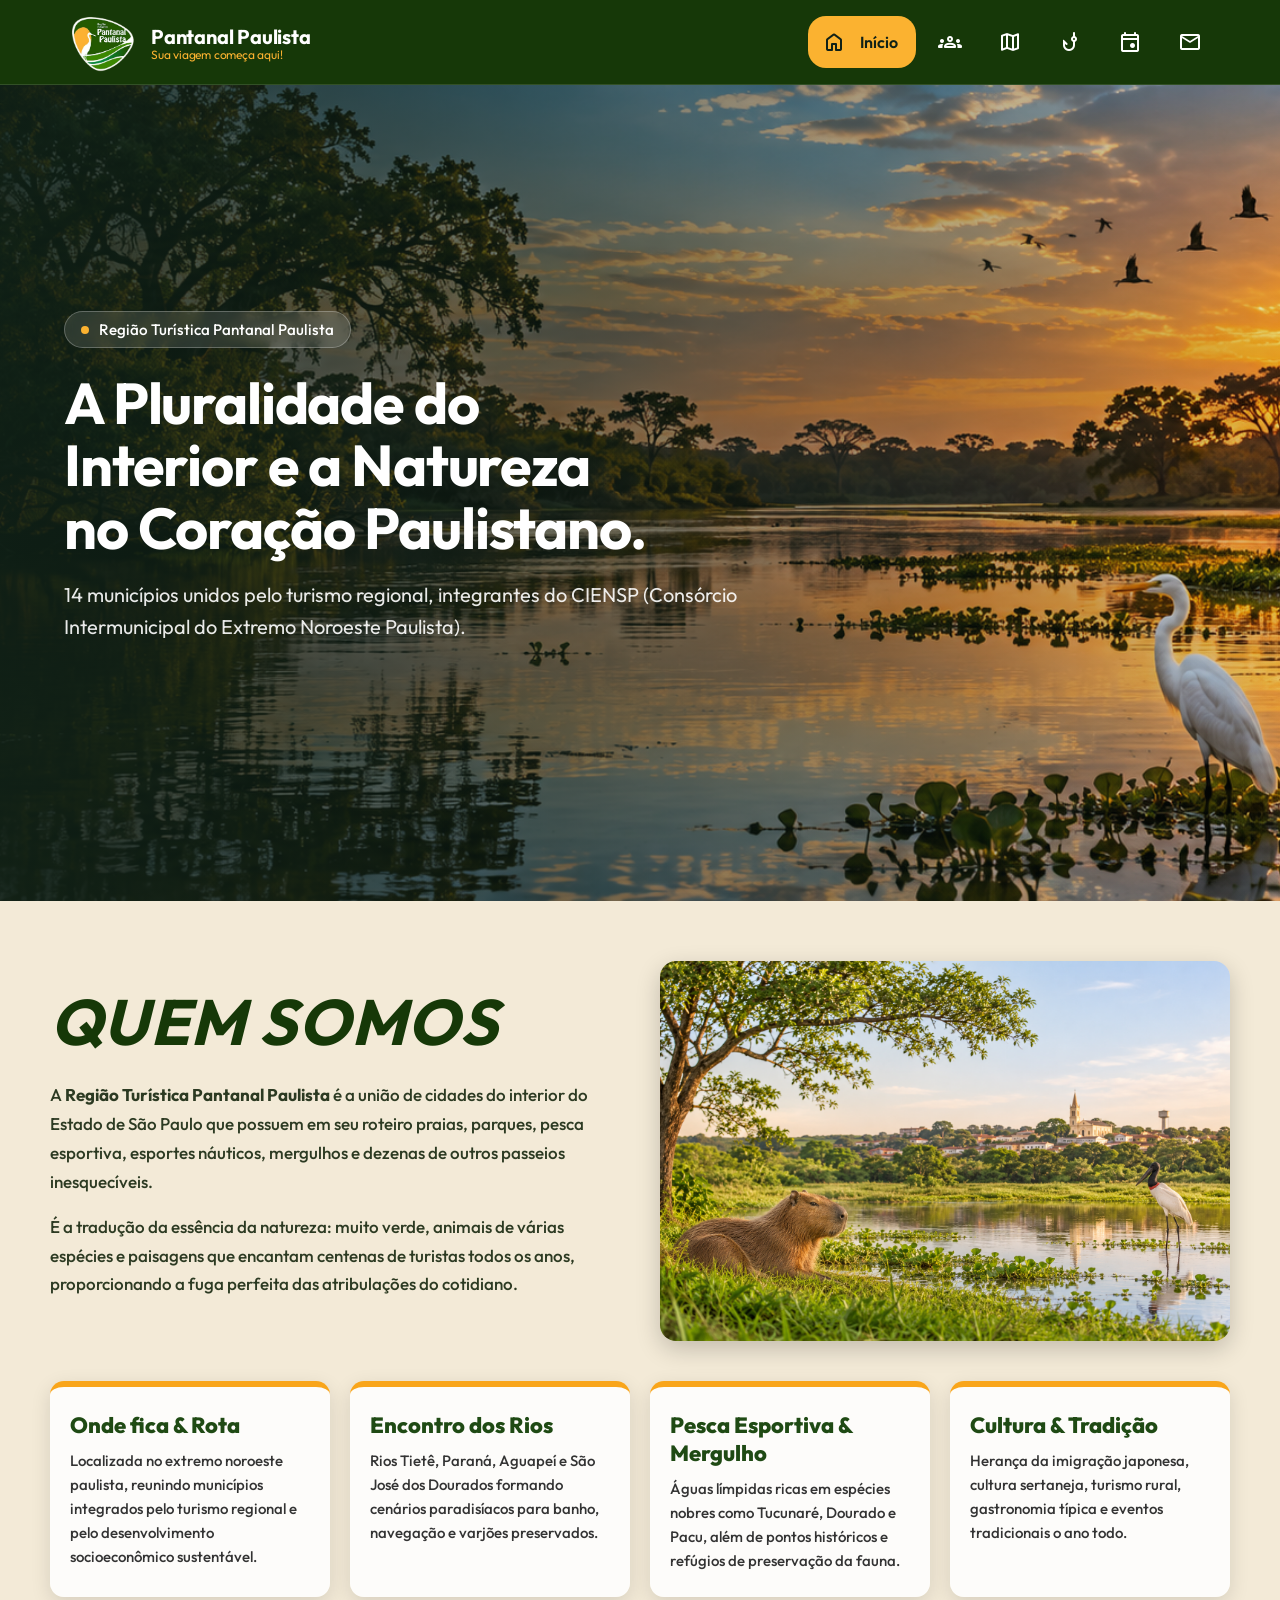
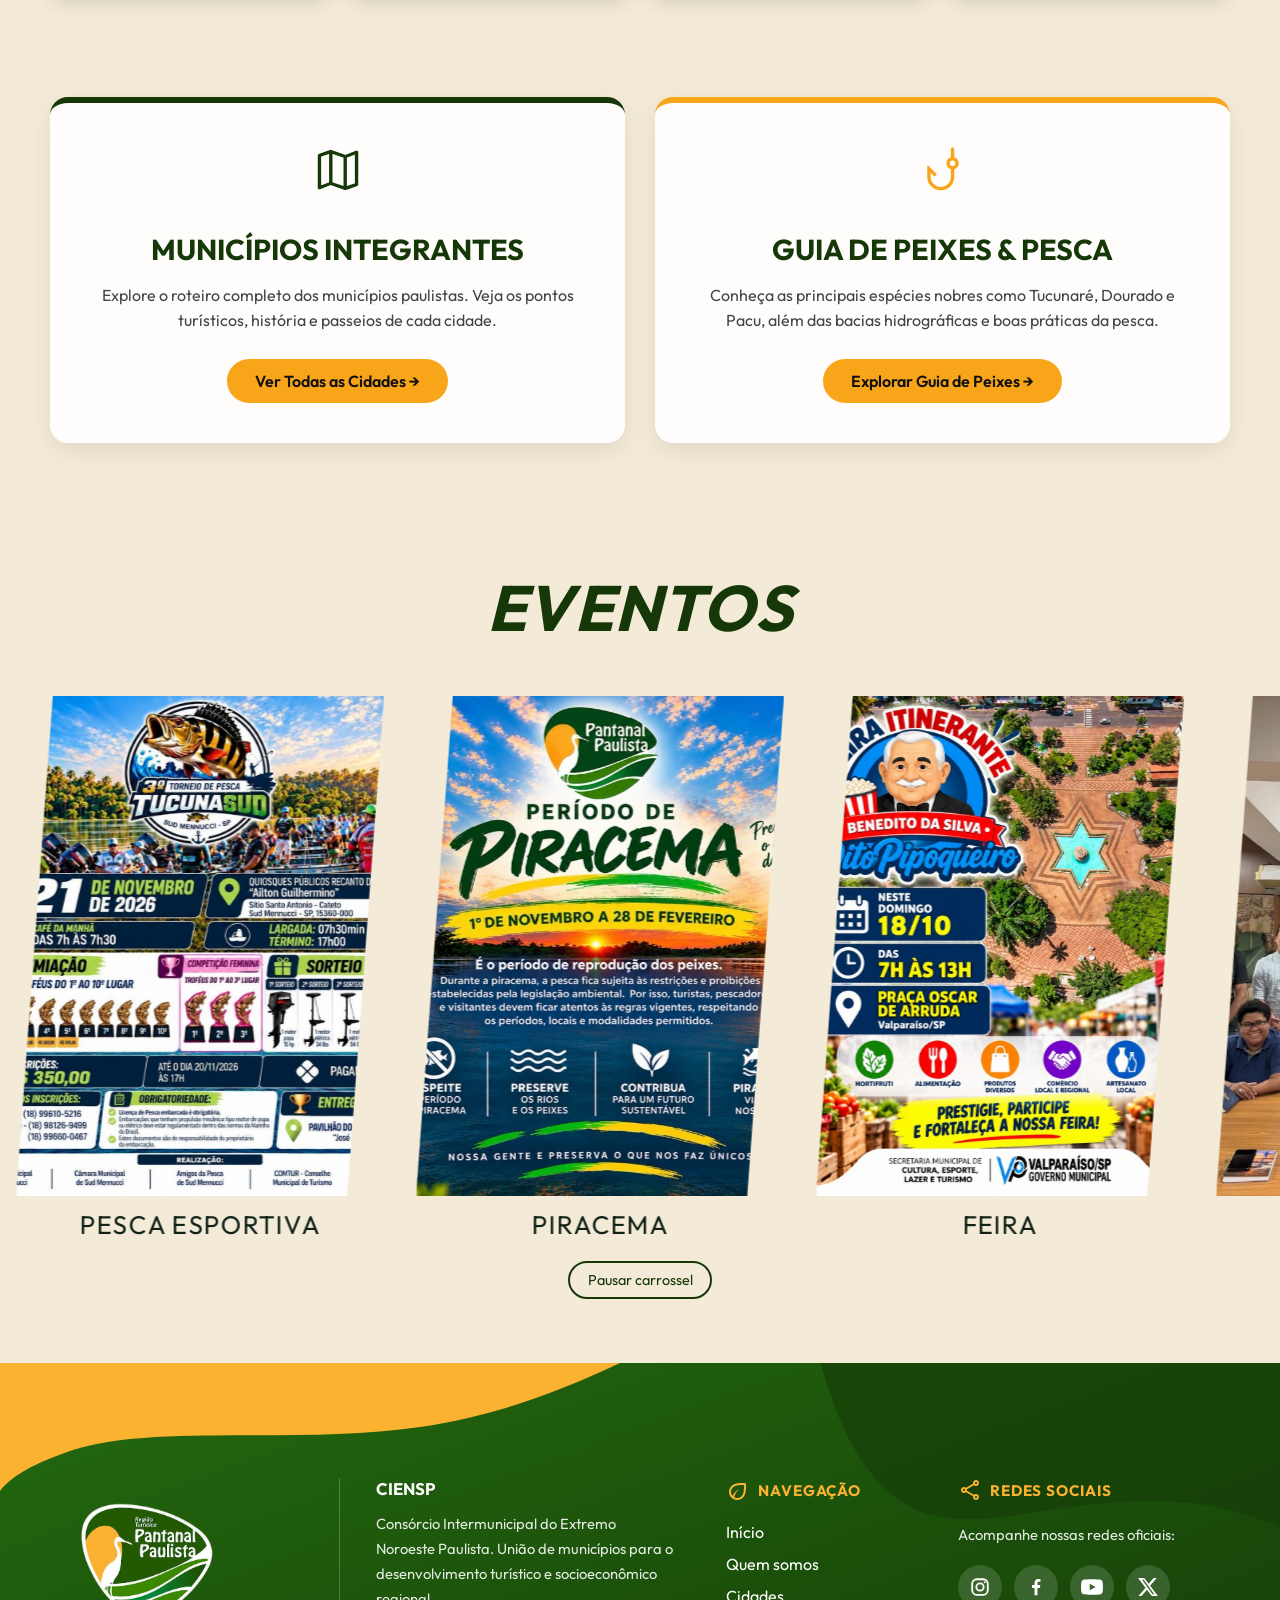
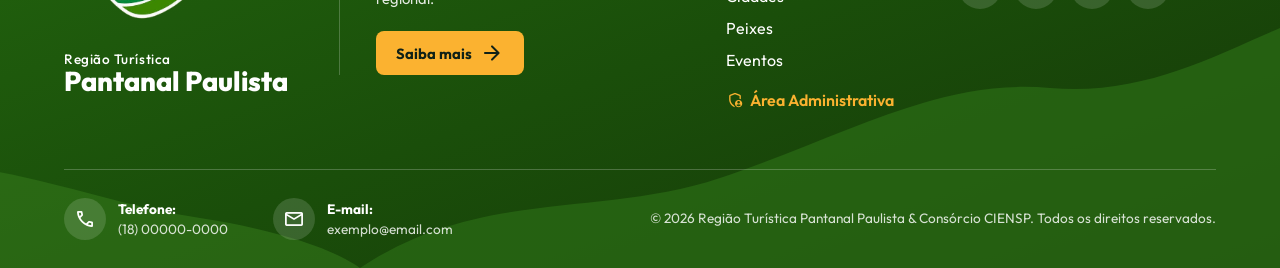
==== index.html @ f163fd79 "Add files via upload" ====
<!DOCTYPE html>
<html lang="pt-BR">
    <head>
        <!-- Codificação de caracteres: garante acentos e símbolos corretos. -->
        <meta charset="UTF-8" />

        <!-- Ajuste para dispositivos móveis -->
        <meta name="viewport" content="width=device-width, initial-scale=1.0" />

        <!-- Descrição da página para buscadores -->
        <meta
            name="description"
            content="Conheça a Região Turística Pantanal Paulista, suas cidades, eventos e belezas naturais."
        />

        <!-- Cor da barra do navegador em dispositivos móveis -->
        <meta name="theme-color" content="#163808" />

        <!-- Título da aba do navegador -->
        <title>Pantanal Paulista | Turismo e Natureza</title>

        <!-- Classe de apoio para ativação de scripts no CSS -->
        <script>
            document.documentElement.classList.add("js");
        </script>

        <!-- Ícone da aba e pré-conexão com o Google Fonts -->
        <link rel="icon" href="img/logo.png" />
        <link rel="preconnect" href="https://fonts.googleapis.com" />
        <link rel="preconnect" href="https://fonts.gstatic.com" crossorigin />

        <!-- Fontes externas do Google (Outfit e Ícones Material Symbols) -->
        <link
            href="https://fonts.googleapis.com/css2?family=Outfit:wght@400;500;600;700;800&display=swap"
            rel="stylesheet"
        />
        <link
            href="https://fonts.googleapis.com/css2?family=Material+Symbols+Rounded"
            rel="stylesheet"
        />

        <!-- Folha de estilo unificada -->
        <link rel="stylesheet" href="style.css" />

        <!-- Script principal javaScript.js -->
        <script src="javaScript.js" defer></script>
    </head>

    <body>
        <!-- Link de acessibilidade para navegação via teclado -->
        <a class="link-salto" href="#conteudo-principal">Pular para o conteúdo principal</a>

        <!-- =================================================================
             CABEÇALHO FIXO
             ================================================================= -->
        <header class="site-header">
            <div class="site-header__container">
                <!-- Marca / Logo -->
                <a class="site-header__brand" href="#inicio" aria-label="Pantanal Paulista - início">
                    <img class="site-header__logo" src="img/logo.png" alt="" width="75" height="75" />
                    <div class="site-header__brand-text">
                        <span class="site-header__brand-name">Pantanal Paulista</span>
                        <span class="site-header__slogan">Sua viagem começa aqui!</span>
                    </div>
                </a>

                <!-- Botão Toggle do Menu (Celular/Tablet) -->
                <button
                    class="menu-toggle"
                    type="button"
                    aria-controls="menu-principal"
                    aria-expanded="false"
                >
                    <span class="menu-toggle__icon material-symbols-rounded" aria-hidden="true">menu</span>
                    <span class="menu-toggle__label">Menu</span>
                </button>

                <!-- Menu de Navegação Principal -->
                <nav class="main-navigation" id="menu-principal" aria-label="Navegação principal">
                    <ul class="main-navigation__list">
                        <li class="main-navigation__item">
                            <a class="main-navigation__link" href="#inicio" aria-current="location">
                                <span class="main-navigation__icon material-symbols-rounded" aria-hidden="true">home</span>
                                <span class="main-navigation__text">Início</span>
                            </a>
                        </li>
                        <li class="main-navigation__item">
                            <a class="main-navigation__link" href="#quem-somos">
                                <span class="main-navigation__icon material-symbols-rounded" aria-hidden="true">groups</span>
                                <span class="main-navigation__text">Quem somos</span>
                            </a>
                        </li>
                        <li class="main-navigation__item">
                            <a class="main-navigation__link" href="cidades.html">
                                <span class="main-navigation__icon material-symbols-rounded" aria-hidden="true">map</span>
                                <span class="main-navigation__text">Cidades</span>
                            </a>
                        </li>
                        <li class="main-navigation__item">
                            <a class="main-navigation__link" href="peixes.html">
                                <span class="main-navigation__icon material-symbols-rounded" aria-hidden="true">phishing</span>
                                <span class="main-navigation__text">Peixes</span>
                            </a>
                        </li>
                        <li class="main-navigation__item">
                            <a class="main-navigation__link" href="#eventos">
                                <span class="main-navigation__icon material-symbols-rounded" aria-hidden="true">event</span>
                                <span class="main-navigation__text">Eventos</span>
                            </a>
                        </li>
                        <li class="main-navigation__item">
                            <a class="main-navigation__link" href="#contato-footer">
                                <span class="main-navigation__icon material-symbols-rounded" aria-hidden="true">mail</span>
                                <span class="main-navigation__text">Contato</span>
                            </a>
                        </li>
                    </ul>
                </nav>
            </div>
        </header>

        <main id="conteudo-principal">
            <!-- =================================================================
                 1) SEÇÃO HERO (BANNER INICIAL)
                 ================================================================= -->
            <section class="hero" id="inicio" aria-labelledby="hero-title">
                <div class="hero__container">
                    <div class="hero__content">
                        <p class="hero__eyebrow">Região Turística Pantanal Paulista</p>
                        <h1 class="hero__title" id="hero-title">
                            A Pluralidade do Interior e a Natureza no Coração Paulistano.
                        </h1>
                        <p class="hero__description">
                            14 municípios unidos pelo turismo regional, integrantes do CIENSP (Consórcio Intermunicipal do Extremo Noroeste Paulista).
                        </p>
                    </div>
                </div>
            </section>

            <!-- =================================================================
                 2) SEÇÃO QUEM SOMOS
                 ================================================================= -->
            <section class="content-section" id="quem-somos" aria-labelledby="quem-somos-title">
                <div class="secao-container">
                    <div class="qs-hero">
                        <div class="qs-texto">
                            <h2 class="qs-titulo" id="quem-somos-title">QUEM SOMOS</h2>
                            <p>A <strong>Região Turística Pantanal Paulista</strong> é a união de cidades do interior do Estado de São Paulo que possuem em seu roteiro praias, parques, pesca esportiva, esportes náuticos, mergulhos e dezenas de outros passeios inesquecíveis.</p>
                            <p>É a tradução da essência da natureza: muito verde, animais de várias espécies e paisagens que encantam centenas de turistas todos os anos, proporcionando a fuga perfeita das atribulações do cotidiano.</p>
                        </div>
                        <div class="qs-imagem" role="img" aria-label="Foto do Pantanal Paulista"></div>
                    </div>

                    <!-- Cartões de Destaque Mesclados -->
                    <div class="qs-destaques">
                        <article class="qs-card">
                            <h3>Onde fica & Rota</h3>
                            <p>Localizada no extremo noroeste paulista, reunindo municípios integrados pelo turismo regional e pelo desenvolvimento socioeconômico sustentável.</p>
                        </article>
                        <article class="qs-card">
                            <h3>Encontro dos Rios</h3>
                            <p>Rios Tietê, Paraná, Aguapeí e São José dos Dourados formando cenários paradisíacos para banho, navegação e varjões preservados.</p>
                        </article>
                        <article class="qs-card">
                            <h3>Pesca Esportiva & Mergulho</h3>
                            <p>Águas límpidas ricas em espécies nobres como Tucunaré, Dourado e Pacu, além de pontos históricos e refúgios de preservação da fauna.</p>
                        </article>
                        <article class="qs-card">
                            <h3>Cultura & Tradição</h3>
                            <p>Herança da imigração japonesa, cultura sertaneja, turismo rural, gastronomia típica e eventos tradicionais o ano todo.</p>
                        </article>
                    </div>
                </div>
            </section>

            <!-- =================================================================
                 3) CHAMADAS PARA PÁGINAS SEPARADAS (MUNICÍPIOS & GUIA DE PEIXES)
                 ================================================================= -->
            <section class="content-section chamadas">
                <div class="chamadas__grade">
                    <!-- Card para Cidades -->
                    <div class="chamada">
                        <div>
                            <span class="material-symbols-rounded chamada__icone" aria-hidden="true">map</span>
                            <h2 class="chamada__titulo">MUNICÍPIOS INTEGRANTES</h2>
                            <p class="chamada__texto">
                                Explore o roteiro completo dos municípios paulistas. Veja os pontos turísticos, história e passeios de cada cidade.
                            </p>
                        </div>
                        <div>
                            <a href="cidades.html" class="card-botao card-botao--grande">Ver Todas as Cidades →</a>
                        </div>
                    </div>

                    <!-- Card para Peixes -->
                    <div class="chamada chamada--laranja">
                        <div>
                            <span class="material-symbols-rounded chamada__icone" aria-hidden="true">phishing</span>
                            <h2 class="chamada__titulo">GUIA DE PEIXES & PESCA</h2>
                            <p class="chamada__texto">
                                Conheça as principais espécies nobres como Tucunaré, Dourado e Pacu, além das bacias hidrográficas e boas práticas da pesca.
                            </p>
                        </div>
                        <div>
                            <a href="peixes.html" class="card-botao card-botao--grande">Explorar Guia de Peixes →</a>
                        </div>
                    </div>
                </div>
            </section>

            <!-- =================================================================
                 4) CARROSSEL DE EVENTOS
                 ================================================================= -->
            <section class="content-section eventos" id="eventos" aria-labelledby="eventos-title">
                <h2 class="eventos__titulo" id="eventos-title">Eventos</h2>
                <div class="eventos__janela">
                    <ul class="eventos__trilho" id="eventos-trilho"></ul>
                </div>
                <button class="eventos__pausa" id="eventos-pausa" type="button" aria-pressed="false">
                    Pausar carrossel
                </button>
            </section>
        </main>

        <!-- =================================================================
             RODAPÉ
             ================================================================= -->
        <footer id="contato-footer" class="site-footer">
            <!-- SVG das Ondas Decorativas -->
            <svg class="site-footer__decor site-footer__decor--top" viewBox="0 0 1440 260" preserveAspectRatio="xMinYMin slice" aria-hidden="true" focusable="false">
                <path fill="#143a08" opacity=".55" d="M820 0H1440V250C1360 215 1290 150 1190 140C1050 126 960 190 890 130C850 96 835 45 820 0Z"/>
                <path fill="#fbb230" d="M0 0H620C560 28 500 52 420 64C300 82 150 60 70 88C36 100 12 112 0 128Z"/>
            </svg>
            <svg class="site-footer__decor site-footer__decor--bottom" viewBox="0 0 1440 240" preserveAspectRatio="xMaxYMax slice" aria-hidden="true" focusable="false">
                <path fill="#2a6a14" opacity=".75" d="M520 240C640 160 760 190 880 150C1010 106 1100 50 1210 60C1300 68 1370 30 1440 0V240Z"/>
                <path fill="#357a1c" opacity=".55" d="M0 240V150C120 110 230 170 360 190C450 204 500 225 520 240Z"/>
            </svg>

            <div class="site-footer__container">
                <div class="site-footer__main">
                    <!-- Coluna 1: Logo -->
                    <a class="site-footer__brand" href="#inicio" aria-label="Pantanal Paulista - voltar ao início">
                        <img class="site-footer__logo" src="img/logo.png" alt="" width="160" height="160" />
                        <span class="site-footer__brand-text">
                            <span class="site-footer__brand-top">Região Turística</span>
                            <span class="site-footer__brand-name">Pantanal Paulista</span>
                        </span>
                    </a>

                    <!-- Coluna 2: Informações do CIENSP -->
                    <div class="site-footer__about">
                        <h2 class="site-footer__about-title">CIENSP</h2>
                        <p id="display-endereco">
                            Consórcio Intermunicipal do Extremo Noroeste Paulista. União de municípios para o desenvolvimento turístico e socioeconômico regional.
                        </p>
                        <a class="site-footer__button" href="#quem-somos">
                            Saiba mais <span class="material-symbols-rounded" aria-hidden="true">arrow_forward</span>
                        </a>
                    </div>

                    <!-- Coluna 3: Links de Navegação + Botão Admin -->
                    <nav class="site-footer__col" aria-labelledby="rodape-nav-titulo">
                        <h2 class="site-footer__col-title" id="rodape-nav-titulo">
                            <span class="material-symbols-rounded" aria-hidden="true">eco</span> Navegação
                        </h2>
                        <ul class="site-footer__list">
                            <li><a href="#inicio">Início</a></li>
                            <li><a href="#quem-somos">Quem somos</a></li>
                            <li><a href="cidades.html">Cidades</a></li>
                            <li><a href="peixes.html">Peixes</a></li>
                            <li><a href="#eventos">Eventos</a></li>
                            <li class="site-footer__list-admin">
                                <a class="site-footer__admin" href="admin.html">
                                    <span class="material-symbols-rounded" aria-hidden="true">admin_panel_settings</span> Área Administrativa
                                </a>
                            </li>
                        </ul>
                    </nav>

                    <!-- Coluna 4: Ícones de Redes Sociais -->
                    <div class="site-footer__col">
                        <h2 class="site-footer__col-title">
                            <span class="material-symbols-rounded" aria-hidden="true">share</span> Redes Sociais
                        </h2>
                        <p class="site-footer__social-text">Acompanhe nossas redes oficiais:</p>
                        <ul class="site-footer__social">
                            <li>
                                <a href="https://www.instagram.com/rtpantanal/" target="_blank" rel="noopener noreferrer" aria-label="Instagram @rtpantanal">
                                    <svg viewBox="0 0 24 24" aria-hidden="true"><rect x="3.5" y="3.5" width="17" height="17" rx="5" fill="none" stroke="currentColor" stroke-width="2"/><circle cx="12" cy="12" r="4" fill="none" stroke="currentColor" stroke-width="2"/><circle cx="17.2" cy="6.8" r="1.2" fill="currentColor"/></svg>
                                </a>
                            </li>
                            <li>
                                <a href="https://www.facebook.com/rtpantanalpaulista/" target="_blank" rel="noopener noreferrer" aria-label="Facebook /rtpantanalpaulista">
                                    <svg viewBox="0 0 24 24" aria-hidden="true"><path fill="currentColor" d="M13.6 21v-8h2.7l.4-3.2h-3.1V7.8c0-.9.3-1.5 1.6-1.5h1.7V3.4c-.3 0-1.3-.1-2.4-.1-2.4 0-4.1 1.5-4.1 4.2v2.3H7.7V13h2.7v8z"/></svg>
                                </a>
                            </li>
                            <li>
                                <a href="#" aria-label="YouTube">
                                    <svg viewBox="0 0 24 24" aria-hidden="true"><path fill="currentColor" d="M23.5 6.2a3 3 0 0 0-2.1-2.1C19.5 3.5 12 3.5 12 3.5s-7.5 0-9.4.6A3 3 0 0 0 .5 6.2 31 31 0 0 0 0 12a31 31 0 0 0 .5 5.8 3 3 0 0 0 2.1 2.1c1.9.5 9.4.5 9.4.5s7.5 0 9.4-.6a3 3 0 0 0 2.1-2.1A31 31 0 0 0 24 12a31 31 0 0 0-.5-5.8zM9.5 15.6V8.4l6.5 3.6-6.5 3.6z"/></svg>
                                </a>
                            </li>
                            <li>
                                <a href="#" aria-label="X / Twitter">
                                    <svg viewBox="0 0 24 24" aria-hidden="true"><path fill="currentColor" d="M18.2 2.3h3.3l-7.2 8.3 8.5 11.1h-6.7l-5.2-6.8-6 6.8H1.6l7.7-8.9L1.1 2.3h6.8l4.7 6.2 5.6-6.2zm-1.2 17.5h1.8L7.4 4.1H5.5l11.5 15.7z"/></svg>
                                </a>
                            </li>
                        </ul>
                    </div>
                </div>

                <!-- Linha Inferior: Contato e Copyright -->
                <div class="site-footer__bottom">
                    <ul class="site-footer__contact">
                        <li>
                            <span class="site-footer__contact-icon material-symbols-rounded" aria-hidden="true">call</span>
                            <span><strong>Telefone:</strong> <span id="display-telefone">(18) 00000-0000</span></span>
                        </li>
                        <li>
                            <span class="site-footer__contact-icon material-symbols-rounded" aria-hidden="true">mail</span>
                            <span><strong>E-mail:</strong> <a href="#" id="display-email">exemplo@email.com</a></span>
                        </li>
                    </ul>
                    <p class="site-footer__copy">
                        © <span id="rodape-ano">2026</span> Região Turística Pantanal Paulista & Consórcio CIENSP. Todos os direitos reservados.
                    </p>
                </div>
            </div>
        </footer>
    </body>
</html>
---- style.css ----
/* ==========================================================================
   STYLE.CSS - ARQUIVO ÚNICO DE ESTILOS DO SITE
   ========================================================================== */

:root {
    --verde: #163808;
    --verde-escuro: #1f4a14;
    --ambar: #fbb230;
    --laranja: #f9a51a;
    --tinta: #102117;
    --branco: #fff;
    --bege: #f3ead7;
    --agua: #2f7d6d;

    --altura-header: 84px;

    --fonte-principal: "Outfit", sans-serif;
    --fonte-titulo: var(--fonte-principal);
    --fonte-texto: var(--fonte-principal);

    --titulo-tamanho: clamp(2.2rem, 7vw, 4rem);
    --titulo-peso: 700;
    --titulo-estilo: italic;
    --titulo-espaco-letras: 0.02em;
    --titulo-cor: var(--verde);
}

* { box-sizing: border-box; }

html {
    scroll-behavior: smooth;
    scroll-padding-top: 96px;
}

body {
    margin: 0;
    font-family: var(--fonte-principal);
    overflow-x: clip;
}

:where(#cidades, #mapas, #quem-somos),
:where(#cidades, #mapas, #quem-somos) * {
    margin: 0;
    padding: 0;
    box-sizing: border-box;
    text-align: center;
}

:where(#cidades, #mapas, #quem-somos) {
    font-family: var(--fonte-texto);
    -webkit-font-smoothing: antialiased;
}

a:focus-visible,
button:focus-visible {
    outline: 3px solid var(--ambar);
    outline-offset: 3px;
}

.link-salto {
    position: absolute;
    top: -100px;
    left: 16px;
    z-index: 100;
    padding: 12px 16px;
    border-radius: 0 0 12px 12px;
    background: var(--ambar);
    color: var(--tinta);
    font-weight: 600;
    text-decoration: none;
}

.link-salto:focus { top: 0; }

.content-section {
    background-image: url("img/back-bege.png");
    background-color: var(--bege);
    background-size: cover;
    background-position: center;
    background-repeat: no-repeat;
    background-attachment: fixed;
}

.titulos {
    font-family: var(--fonte-principal);
    font-size: var(--titulo-tamanho);
    font-weight: var(--titulo-peso);
    font-style: var(--titulo-estilo);
    letter-spacing: var(--titulo-espaco-letras);
    color: var(--titulo-cor);
    text-transform: uppercase;
    text-align: center;
    line-height: 1.1;
}

/* ===== CABEÇALHO E MENU ===== */
.site-header {
    position: sticky;
    top: 0;
    z-index: 50;
    background-color: var(--verde);
    border-bottom: 1px solid rgba(255, 255, 255, 0.12);
    transition: box-shadow 0.3s ease;
}

.site-header.is-scrolled { box-shadow: 0 10px 28px rgba(16, 33, 23, 0.3); }

.site-header__container {
    width: min(1200px, 90%);
    min-height: var(--altura-header);
    margin: 0 auto;
    display: flex;
    align-items: center;
    justify-content: space-between;
    gap: 24px;
    transition: min-height 0.3s ease;
}

.site-header.is-scrolled .site-header__container { min-height: 68px; }

.site-header__brand {
    display: inline-flex;
    align-items: center;
    gap: 12px;
    color: var(--branco);
    font-size: 1.25rem;
    font-weight: 700;
    letter-spacing: -0.01em;
    text-decoration: none;
}

.site-header__brand-text {
    display: flex;
    flex-direction: column;
    text-align: left;
}

.site-header__slogan {
    font-size: 0.75rem;
    font-weight: 400;
    line-height: 1;
    color: var(--ambar);
}

.site-header__logo {
    flex: none;
    width: 75px;
    height: 75px;
    object-fit: contain;
}

.main-navigation__list {
    display: flex;
    align-items: center;
    gap: 8px;
    margin: 0;
    padding: 0;
    list-style: none;
}

.main-navigation__link {
    display: grid;
    grid-template-columns: 52px 0fr;
    align-items: center;
    height: 52px;
    color: var(--branco);
    text-decoration: none;
    border-radius: 18px;
    transition: grid-template-columns 0.35s ease, background-color 0.25s ease, color 0.25s ease;
}

.main-navigation__icon {
    display: grid;
    place-items: center;
    width: 52px;
    font-size: 24px;
}

.main-navigation__text {
    min-width: 0;
    overflow: hidden;
    white-space: nowrap;
    font-weight: 500;
    opacity: 0;
    transition: opacity 0.2s ease;
}

.main-navigation__text::after {
    content: "";
    display: inline-block;
    width: 18px;
}

.main-navigation__link:hover,
.main-navigation__link:focus-visible {
    grid-template-columns: 52px 1fr;
    background-color: rgba(255, 255, 255, 0.16);
}

.main-navigation__link:hover .main-navigation__text,
.main-navigation__link:focus-visible .main-navigation__text {
    opacity: 1;
}

.main-navigation__link[aria-current="location"] {
    grid-template-columns: 52px 1fr;
    background-color: var(--ambar);
    color: var(--tinta);
}

.main-navigation__link[aria-current="location"] .main-navigation__text {
    opacity: 1;
    font-weight: 600;
}

.menu-toggle {
    display: none;
    align-items: center;
    gap: 6px;
    height: 48px;
    padding: 0 16px 0 12px;
    border: 1px solid rgba(255, 255, 255, 0.35);
    border-radius: 16px;
    background: transparent;
    color: var(--branco);
    font: inherit;
    font-weight: 500;
    cursor: pointer;
}

.menu-toggle:hover { background-color: rgba(255, 255, 255, 0.12); }

@media (max-width: 820px) {
    .site-header__container { flex-wrap: wrap; min-height: 68px; }
    .site-header.is-scrolled .site-header__container { min-height: 60px; }
    .site-header__logo { width: 52px; height: 52px; }
    .menu-toggle { display: inline-flex; }
    .main-navigation { width: 100%; padding-bottom: 16px; }
    .js .main-navigation {
        position: absolute;
        top: 100%;
        left: 0;
        right: 0;
        padding: 12px 5% 24px;
        background: var(--verde);
        box-shadow: 0 18px 28px rgba(16, 33, 23, 0.3);
        visibility: hidden;
        opacity: 0;
        transform: translateY(-8px);
        transition: opacity 0.25s ease, transform 0.25s ease, visibility 0s linear 0.25s;
    }
    .js .main-navigation.is-open {
        visibility: visible;
        opacity: 1;
        transform: none;
        transition-delay: 0s;
    }
    .main-navigation__list { flex-direction: column; align-items: stretch; gap: 4px; }
    .main-navigation__link { grid-template-columns: 52px 1fr; }
    .main-navigation__text { opacity: 1; font-size: 1.05rem; }
}

/* ===== HERO ===== */
.hero {
    min-height: calc(100vh - var(--altura-header));
    min-height: calc(100svh - var(--altura-header));
    display: flex;
    align-items: center;
    padding-block: 72px;
    background-color: var(--tinta);
    background-image: linear-gradient(90deg, rgba(16, 33, 23, 0.9), rgba(16, 33, 23, 0.1)), url("img/banner.png");
    background-size: cover;
    background-position: center;
}

.hero__container { width: min(1200px, 90%); margin: 0 auto; }
.hero__content { max-width: 680px; color: var(--branco); }

.hero__eyebrow {
    display: inline-flex;
    align-items: center;
    gap: 10px;
    margin: 0 0 24px;
    padding: 8px 16px;
    border: 1px solid rgba(255, 255, 255, 0.25);
    border-radius: 999px;
    background: rgba(255, 255, 255, 0.12);
    backdrop-filter: blur(6px);
    font-size: 0.95rem;
    font-weight: 500;
}

.hero__eyebrow::before {
    content: "";
    width: 8px;
    height: 8px;
    border-radius: 50%;
    background: var(--ambar);
}

.hero__title {
    margin: 0 0 20px;
    font-size: clamp(2.1rem, 5vw, 3.6rem);
    font-weight: 700;
    line-height: 1.08;
    letter-spacing: -0.02em;
    text-wrap: balance;
}

.hero__description {
    max-width: 52ch;
    margin: 0 0 32px;
    font-size: clamp(1.05rem, 1.6vw, 1.25rem);
    line-height: 1.6;
    color: rgba(255, 255, 255, 0.9);
}

@media (max-width: 820px) {
    .hero { background-image: linear-gradient(rgba(16, 33, 23, 0.68), rgba(16, 33, 23, 0.68)), url("img/banner.png"); }
}

/* ===== QUEM SOMOS ===== */
#quem-somos { padding: 60px 50px; }

.secao-container { max-width: 1200px; margin: 0 auto; }

.qs-titulo {
    font-family: var(--fonte-titulo);
    font-size: var(--titulo-tamanho);
    font-weight: var(--titulo-peso);
    font-style: var(--titulo-estilo);
    letter-spacing: var(--titulo-espaco-letras);
    color: var(--titulo-cor);
    text-transform: uppercase;
    line-height: 1.1;
    margin-bottom: 24px;
    text-align: left;
}

.qs-hero {
    display: grid;
    grid-template-columns: 1fr 1fr;
    align-items: center;
    gap: 40px;
    max-width: 1200px;
    margin: 0 auto;
}

.qs-texto p {
    font-family: var(--fonte-texto);
    font-weight: 500;
    font-size: 17px;
    line-height: 1.7;
    color: #2c3a22;
    margin-bottom: 16px;
    text-align: left;
}

.qs-imagem {
    width: 100%;
    max-width: 630px;
    justify-self: center;
    aspect-ratio: 1.5 / 1;
    border-radius: 16px;
    box-shadow: 0 8px 24px rgba(0, 0, 0, 0.2);
    background: url("img/paisagem-pantanal-paulista.png") center / cover no-repeat, rgba(255, 255, 255, 0.5);
}

.qs-destaques {
    display: grid;
    grid-template-columns: repeat(auto-fit, minmax(230px, 1fr));
    gap: 20px;
    max-width: 1200px;
    margin: 40px auto 0;
}

.qs-card {
    background: rgba(255, 255, 255, 0.88);
    border-top: 6px solid var(--laranja);
    border-radius: 14px;
    padding: 24px 20px;
    box-shadow: 0 6px 20px rgba(0, 0, 0, 0.12);
    text-align: left;
}

.qs-card h3 {
    font-family: var(--fonte-titulo);
    font-size: 22px;
    font-weight: 800;
    color: var(--verde-escuro);
    margin-bottom: 10px;
    text-align: left;
}

.qs-card p {
    font-family: var(--fonte-texto);
    font-weight: 500;
    font-size: 15px;
    line-height: 1.6;
    color: #333;
    text-align: left;
}

@media (max-width: 800px) {
    #quem-somos { padding: 40px 20px 60px; }
    .qs-hero { grid-template-columns: 1fr; }
}

/* ===== CHAMADAS DA HOME (Municípios e Peixes) ===== */
.chamadas { padding: 40px 50px 60px; }

.chamadas__grade {
    display: grid;
    grid-template-columns: repeat(auto-fit, minmax(320px, 1fr));
    gap: 30px;
    max-width: 1200px;
    margin: 0 auto;
}

.chamada {
    display: flex;
    flex-direction: column;
    justify-content: space-between;
    padding: 40px;
    border-top: 6px solid var(--verde);
    border-radius: 18px;
    background: rgba(255, 255, 255, 0.9);
    box-shadow: 0 8px 24px rgba(0, 0, 0, 0.08);
    text-align: center;
}

.chamada--laranja { border-top-color: var(--laranja); }

.chamada__icone {
    margin-bottom: 10px;
    font-size: 54px;
    color: var(--verde);
}

.chamada--laranja .chamada__icone { color: var(--laranja); }

.chamada__titulo {
    margin-bottom: 12px;
    font-family: var(--fonte-titulo);
    font-size: 1.8rem;
    color: var(--verde);
}

.chamada__texto {
    margin-bottom: 25px;
    font-size: 1rem;
    line-height: 1.6;
    color: #444;
}

/* ===== CIDADES (cards com foto) ===== */
#cidades { padding: 0; }

.listaCards {
    display: flex;
    justify-content: center;
    flex-wrap: wrap;
    gap: 50px 35px;
    padding: 30px 7vw 0;
}

.card-imagem-caixa {
    position: relative;
    overflow: hidden;
    width: 15vw;
}

.imgCard {
    display: block;
    width: 100%;
    height: 300px;
    object-fit: cover;
    transition: filter 0.4s ease;
}

.card-conteudo {
    position: absolute;
    inset: 0;
    display: flex;
    flex-direction: column;
    justify-content: center;
    align-items: center;
    gap: 12px;
    padding: 20px;
    opacity: 0;
    transition: opacity 0.4s ease;
}

.card-texto {
    margin: 0;
    color: #fff;
    font-family: var(--fonte-texto);
    font-size: 15px;
    font-weight: 500;
    line-height: 1.4;
    text-align: center;
}

.card-botao {
    background: var(--laranja);
    color: #111;
    padding: 10px 24px;
    border-radius: 30px;
    text-decoration: none;
    font-family: var(--fonte-titulo);
    font-size: 14px;
    font-weight: 600;
    transition: transform 0.3s ease;
    display: inline-block;
}

.card-botao:hover { transform: scale(1.1); }

.card-botao--grande { padding: 12px 28px; font-size: 1rem; }

.card-botao--icone {
    display: inline-flex;
    align-items: center;
    gap: 6px;
}

.card-botao--icone .material-symbols-rounded { font-size: 18px; }

.card-imagem-caixa:hover .imgCard,
.card-imagem-caixa:focus-within .imgCard { filter: blur(1.5px) brightness(0.68); }
.card-imagem-caixa:hover .card-conteudo,
.card-imagem-caixa:focus-within .card-conteudo { opacity: 1; }

.card-imagem-caixa[hidden] { display: none; }

.card-titulo {
    margin-top: 12px;
    font-family: var(--fonte-titulo);
    font-size: 18px;
    font-weight: 700;
    color: #111;
    text-transform: uppercase;
}

@media (max-width: 1000px) {
    .card-imagem-caixa { width: min(42vw, 260px); }
}

@media (max-width: 520px) {
    .card-imagem-caixa { width: min(80vw, 300px); }
}

/* ===== INFORMAÇÕES DA CIDADE / MUNICÍPIOS (Vidro + Mapas) ===== */
#mapas { display: none; padding: 40px 50px; }
#mapas:has(.mapa-cidade:target) { display: block; }

.mapa-cidade {
    display: none;
    position: relative;
    isolation: isolate;
    max-width: 1000px;
    margin: 40px auto;
}

.mapa-cidade:target { display: block; }

.mapa-cidade::before,
.mapa-cidade::after {
    content: "";
    position: absolute;
    z-index: -1;
    pointer-events: none;
    filter: blur(36px);
}

.mapa-cidade::before {
    top: 4%;
    left: -6%;
    width: 46%;
    height: 38%;
    background: rgba(61, 140, 40, 0.55);
    border-radius: 58% 42% 63% 37% / 45% 55% 45% 55%;
}

.mapa-cidade::after {
    right: -6%;
    bottom: 18%;
    width: 42%;
    height: 34%;
    background: rgba(251, 178, 48, 0.5);
    border-radius: 40% 60% 35% 65% / 55% 40% 60% 45%;
}

.mapa-titulo {
    margin-bottom: 28px;
    font-family: var(--fonte-titulo);
    font-size: clamp(2rem, 5vw, 3.2rem);
    font-weight: 700;
    color: var(--verde);
    letter-spacing: -0.01em;
}

.cidade__grade {
    display: grid;
    grid-template-columns: repeat(12, 1fr);
    gap: 20px;
}

.cidade__sobre { grid-column: 1 / 8; }
.cidade__dados { grid-column: 8 / 13; }
.cidade__atracoes { grid-column: 1 / 8; }
.cidade__acesso { grid-column: 8 / 13; align-self: start; }

.vidro {
    padding: clamp(20px, 3vw, 32px);
    text-align: left;
    color: var(--tinta);
    background: linear-gradient(135deg, rgba(255, 255, 255, 0.62), rgba(255, 255, 255, 0.24));
    border: 1px solid rgba(255, 255, 255, 0.65);
    -webkit-backdrop-filter: blur(16px) saturate(140%);
    backdrop-filter: blur(16px) saturate(140%);
    box-shadow: 0 12px 32px rgba(22, 56, 8, 0.14), inset 0 1px 0 rgba(255, 255, 255, 0.75);
}

.cidade__sobre { border-radius: 44px 16px 44px 16px; }
.cidade__dados { border-radius: 16px 44px 16px 44px; }
.cidade__atracoes { border-radius: 16px 40px 16px 40px; }
.cidade__acesso { border-radius: 40px 16px 40px 16px; }

.info-subtitulo {
    display: flex;
    align-items: center;
    gap: 10px;
    margin-bottom: 14px;
    font-family: var(--fonte-titulo);
    font-size: 0.85rem;
    font-weight: 700;
    letter-spacing: 0.12em;
    text-transform: uppercase;
    color: var(--verde-escuro);
}

.info-subtitulo::before {
    content: "";
    flex: none;
    width: 12px;
    height: 12px;
    background: var(--laranja);
    border-radius: 0 100% 0 100%;
    transform: rotate(-10deg);
}

.info-descricao {
    font-family: var(--fonte-texto);
    font-size: 1rem;
    line-height: 1.7;
    color: #25352a;
    text-align: left;
}

.cidade__sobre .info-descricao::first-letter {
    float: left;
    margin: 0.06em 0.12em 0 0;
    font-size: 3.2em;
    font-weight: 800;
    line-height: 0.85;
    color: var(--verde);
}

.cidade__dados { display: flex; align-items: center; }

.info-dados {
    display: grid;
    grid-template-columns: 1fr 1fr;
    gap: 0;
    width: 100%;
}

.info-dado {
    display: flex;
    flex-direction: column;
    gap: 4px;
    padding: 14px 8px;
    border-bottom: 1px solid rgba(22, 56, 8, 0.14);
}

.info-dado:nth-last-child(-n + 2) { border-bottom: 0; }
.info-dado:nth-child(odd) { border-right: 1px solid rgba(22, 56, 8, 0.14); }

.info-dado-titulo {
    text-align: left;
    font-size: 0.72rem;
    font-weight: 600;
    letter-spacing: 0.1em;
    text-transform: uppercase;
    color: #5b6b5f;
}

.info-dado-valor {
    margin: 0;
    font-family: var(--fonte-titulo);
    font-size: 1.25rem;
    font-weight: 700;
    line-height: 1.2;
    color: var(--verde);
    text-align: left;
}

.info-lista {
    display: grid;
    grid-template-columns: 1fr 1fr;
    gap: 8px 20px;
    list-style: none;
}

.info-lista li {
    position: relative;
    padding-left: 22px;
    font-family: var(--fonte-texto);
    font-size: 1rem;
    line-height: 1.5;
    color: #25352a;
    text-align: left;
}

.info-lista li::before {
    content: "";
    position: absolute;
    left: 0;
    top: 0.45em;
    width: 10px;
    height: 10px;
    background: var(--verde-escuro);
    border-radius: 0 100% 0 100%;
}

.cidade__mapa {
    margin-top: 20px;
    padding: 14px;
    border-radius: 16px 52px 16px 52px;
}

.cidade__mapa iframe {
    display: block;
    width: 100%;
    height: 420px;
    border: 0;
    border-radius: 12px 40px 12px 40px;
}

.cidade__voltar { display: block; width: fit-content; margin: 28px auto 0; }

@media (max-width: 800px) {
    #mapas { padding: 30px 20px; }
    .cidade__sobre, .cidade__dados, .cidade__atracoes, .cidade__acesso { grid-column: 1 / -1; }
    .info-lista { grid-template-columns: 1fr; }
    .cidade__mapa iframe { height: 320px; }
}

/* ===== EVENTOS (Carrossel) ===== */
section.eventos {
    --ev-fundo: #fff;
    --ev-titulo: var(--verde);
    --ev-texto: var(--tinta);
    --ev-destaque: var(--ambar);
    --ev-fonte-titulo: var(--fonte-principal);
    --ev-largura-card: clamp(270px, 32vw, 400px);
    --ev-altura-card: clamp(340px, 42vw, 500px);

    color: var(--ev-texto);
    padding: clamp(2rem, 6vw, 4rem) 0;
    overflow: hidden;
}

.eventos .eventos__titulo {
    margin: 0 0 clamp(1.5rem, 4vw, 3rem);
    text-align: center;
    font-family: var(--ev-fonte-titulo);
    font-style: var(--titulo-estilo);
    font-weight: var(--titulo-peso);
    font-size: var(--titulo-tamanho);
    letter-spacing: var(--titulo-espaco-letras);
    text-transform: uppercase;
    color: var(--titulo-cor);
}

.eventos__janela { position: relative; overflow: hidden; }

.eventos__trilho {
    display: flex;
    width: max-content;
    margin: 0;
    padding: 0;
    list-style: none;
    will-change: transform;
    animation: ev-deslizar var(--ev-duracao, 30s) linear infinite;
}

.eventos__janela:hover .eventos__trilho,
.eventos__janela:focus-within .eventos__trilho,
.eventos__janela:has(.evento--aberto) .eventos__trilho,
.eventos--pausado .eventos__trilho {
    animation-play-state: paused;
}

@keyframes ev-deslizar {
    from { transform: translateX(calc(-1 * var(--ev-distancia, 50%))); }
    to { transform: translateX(0); }
}

.eventos__item {
    flex: 0 0 auto;
    width: var(--ev-largura-card);
    padding-inline: clamp(0.4rem, 1.5vw, 1rem);
}

.evento { margin: 0; text-align: center; }

.evento__midia {
    position: relative;
    height: var(--ev-altura-card);
    clip-path: polygon(10% 0, 100% 0, 90% 100%, 0 100%);
}

.evento__gatilho {
    display: block;
    width: 100%;
    height: 100%;
    padding: 0;
    border: 0;
    background: #e3ede4;
    cursor: pointer;
}

.evento__imagem {
    display: block;
    width: 100%;
    height: 100%;
    object-fit: cover;
    transition: transform 0.5s ease, filter 0.5s ease;
}

.evento__nome {
    display: block;
    margin-top: 0.75rem;
    font-family: var(--ev-fonte-titulo);
    font-size: clamp(1.2rem, 2.6vw, 1.6rem);
    letter-spacing: 0.05em;
    text-transform: uppercase;
}

.evento__info {
    position: absolute;
    inset: 0;
    display: flex;
    flex-direction: column;
    justify-content: center;
    gap: 0.5rem;
    padding: 1.5rem 12%;
    text-align: center;
    color: #fff;
    background: linear-gradient(to top, rgba(16, 33, 23, 0.94), rgba(22, 56, 8, 0.86));
    opacity: 0;
    visibility: hidden;
    transition: opacity 0.4s ease, visibility 0s linear 0.4s;
}

.evento__info > * {
    opacity: 0;
    transform: translateY(14px);
    transition: opacity 0.4s ease, transform 0.4s ease;
}

.evento__subtitulo {
    margin: 0;
    font-family: var(--ev-fonte-titulo);
    font-size: clamp(1.1rem, 2.6vw, 1.5rem);
    font-weight: 700;
    letter-spacing: 0.04em;
    line-height: 1.1;
}

.evento__meta {
    margin: 0;
    font-size: clamp(0.75rem, 1.6vw, 0.9rem);
    font-weight: 600;
    line-height: 1.35;
}

.evento__descricao {
    margin: 0;
    font-size: clamp(0.72rem, 1.5vw, 0.85rem);
    line-height: 1.4;
    display: -webkit-box;
    -webkit-line-clamp: 6;
    line-clamp: 6;
    -webkit-box-orient: vertical;
    overflow: hidden;
}

.evento__saiba {
    align-self: center;
    margin-top: 0.25rem;
    padding: 0.45rem 1rem;
    font-size: 0.8rem;
    font-weight: 700;
    color: var(--ev-texto);
    background: var(--ev-destaque);
    border-radius: 999px;
    text-decoration: none;
}

.evento__saiba:hover,
.evento__saiba:focus-visible { background: #ffc85c; }

.evento--aberto .evento__info,
.evento:focus-within .evento__info {
    opacity: 1;
    visibility: visible;
    transition: opacity 0.4s ease, visibility 0s;
}

.evento--aberto .evento__info > *,
.evento:focus-within .evento__info > * {
    opacity: 1;
    transform: none;
}

.evento--aberto .evento__imagem,
.evento:focus-within .evento__imagem {
    transform: scale(1.08);
    filter: blur(2px);
}

@media (hover: hover) {
    .evento:hover .evento__info {
        opacity: 1;
        visibility: visible;
        transition: opacity 0.4s ease, visibility 0s;
    }
    .evento:hover .evento__info > * { opacity: 1; transform: none; }
    .evento:hover .evento__imagem { transform: scale(1.08); filter: blur(2px); }
}

.evento__info > :nth-child(2) { transition-delay: 0.06s; }
.evento__info > :nth-child(3) { transition-delay: 0.12s; }
.evento__info > :nth-child(4) { transition-delay: 0.18s; }

.eventos__pausa {
    display: block;
    margin: 1.25rem auto 0;
    padding: 0.5rem 1.1rem;
    font: inherit;
    font-size: 0.9rem;
    color: var(--ev-titulo);
    background: transparent;
    border: 2px solid var(--ev-titulo);
    border-radius: 999px;
    cursor: pointer;
}

.eventos__pausa:hover,
.eventos__pausa:focus-visible { background: var(--ev-titulo); color: var(--ev-fundo); }

/* ===== RODAPÉ ===== */
.site-footer {
    position: relative;
    isolation: isolate;
    overflow: hidden;
    color: var(--branco);
    font-family: var(--fonte-principal);
    background: linear-gradient(160deg, #24690f 0%, #1a4e0a 55%, #163808 100%);
}

.site-footer__decor {
    position: absolute;
    left: 0;
    z-index: -1;
    width: 100%;
    pointer-events: none;
}

.site-footer__decor--top { top: 0; height: 260px; }
.site-footer__decor--bottom { bottom: 0; height: 240px; }

.site-footer__container {
    width: min(1200px, 90%);
    margin: 0 auto;
    padding: clamp(72px, 9vw, 120px) 0 28px;
}

.site-footer__main {
    display: grid;
    grid-template-columns: auto minmax(220px, 1.3fr) minmax(130px, 0.7fr) minmax(200px, 1fr);
    align-items: start;
    gap: 40px clamp(24px, 4vw, 56px);
}

.site-footer__brand {
    display: inline-flex;
    flex-direction: column;
    align-items: flex-start;
    gap: 14px;
    color: var(--branco);
    text-decoration: none;
}

.site-footer__logo {
    width: 160px;
    max-width: 100%;
    height: auto;
    object-fit: contain;
}

.site-footer__brand-text {
    display: flex;
    flex-direction: column;
    line-height: 1.05;
}

.site-footer__brand-top { font-size: 0.85rem; font-weight: 500; letter-spacing: 0.04em; }
.site-footer__brand-name { font-size: 1.7rem; font-weight: 800; }

.site-footer__about {
    padding-left: clamp(20px, 3vw, 36px);
    border-left: 1px solid rgba(255, 255, 255, 0.22);
}

.site-footer__about-title { margin: 0 0 12px; font-size: 1.05rem; font-weight: 700; }
.site-footer__about p {
    margin: 0 0 20px;
    max-width: 34ch;
    font-size: 0.92rem;
    line-height: 1.7;
    color: rgba(255, 255, 255, 0.88);
}

.site-footer__button {
    display: inline-flex;
    align-items: center;
    gap: 8px;
    padding: 10px 20px;
    border-radius: 8px;
    background: var(--ambar);
    color: var(--tinta);
    font-size: 0.92rem;
    font-weight: 700;
    text-decoration: none;
    transition: background-color 0.2s ease, transform 0.2s ease;
}

.site-footer__button:hover { background: #ffc45c; transform: translateY(-2px); }

.site-footer__col-title {
    display: flex;
    align-items: center;
    gap: 8px;
    margin: 0 0 20px;
    color: var(--ambar);
    font-size: 0.95rem;
    font-weight: 700;
    letter-spacing: 0.06em;
    text-transform: uppercase;
}

.site-footer__list { display: grid; gap: 12px; margin: 0; padding: 0; list-style: none; }
.site-footer__list a, .site-footer__contact a { color: inherit; text-decoration: none; transition: color 0.2s ease; }
.site-footer__list a:hover, .site-footer__contact a:hover { color: var(--ambar); text-decoration: underline; text-underline-offset: 3px; }

.site-footer__social-text {
    margin: 0 0 18px;
    max-width: 26ch;
    font-size: 0.92rem;
    line-height: 1.7;
    color: rgba(255, 255, 255, 0.88);
}

.site-footer__social { display: flex; gap: 12px; margin: 0; padding: 0; list-style: none; }
.site-footer__social a {
    display: grid;
    place-items: center;
    width: 44px;
    height: 44px;
    border-radius: 50%;
    background: rgba(255, 255, 255, 0.14);
    color: var(--branco);
    transition: background-color 0.2s ease, color 0.2s ease, transform 0.2s ease;
}
.site-footer__social svg { width: 22px; height: 22px; }
.site-footer__social a:hover { background: var(--ambar); color: var(--tinta); transform: translateY(-3px); }

.site-footer__bottom {
    display: flex;
    flex-wrap: wrap;
    align-items: center;
    justify-content: space-between;
    gap: 24px 32px;
    margin-top: clamp(40px, 5vw, 56px);
    padding-top: 28px;
    border-top: 1px solid rgba(255, 255, 255, 0.22);
}

.site-footer__contact { display: flex; flex-wrap: wrap; gap: 20px clamp(24px, 3.5vw, 48px); margin: 0; padding: 0; list-style: none; }
.site-footer__contact li { display: flex; align-items: center; gap: 12px; font-size: 0.85rem; line-height: 1.5; color: rgba(255, 255, 255, 0.82); }
.site-footer__contact strong { display: block; color: var(--branco); font-weight: 700; }

.site-footer__contact-icon {
    display: grid;
    flex: none;
    place-items: center;
    width: 42px;
    height: 42px;
    border-radius: 50%;
    background: rgba(255, 255, 255, 0.14);
    color: var(--branco);
    font-size: 22px;
}
.site-footer__contact-icon svg { width: 20px; height: 20px; }

.site-footer__copy { margin: 0; font-size: 0.85rem; line-height: 1.6; color: rgba(255, 255, 255, 0.82); }

@media (max-width: 960px) {
    .site-footer__main { grid-template-columns: 1fr 1fr; }
    .site-footer__brand { grid-column: 1 / -1; flex-direction: row; align-items: center; }
    .site-footer__about { padding-left: 0; border-left: 0; }
}

@media (max-width: 600px) {
    .site-footer__decor--top { height: 190px; }
    .site-footer__decor--bottom { height: 200px; }
    .site-footer__main { grid-template-columns: 1fr; }
    .site-footer__bottom, .site-footer__contact { flex-direction: column; align-items: flex-start; }
}

/* ==========================================================================
   PÁGINAS INTERNAS (cidades.html, peixes.html)
   ========================================================================== */
.pagina { max-width: 1200px; margin: 40px auto; padding: 0 20px; }
.pagina--estreita { max-width: 1100px; }

.pagina-intro { margin-bottom: 30px; text-align: center; }

.pagina-intro__icone { font-size: 64px; color: var(--verde); }

.pagina-intro__texto {
    max-width: 800px;
    margin: 10px auto;
    font-size: 1.2rem;
    line-height: 1.5;
    color: #3b4a2c;
}

.pagina-intro--peixes { margin-bottom: 45px; }
.pagina-intro--peixes .pagina-intro__icone { font-size: 60px; }
.pagina-intro--peixes .pagina-intro__texto {
    max-width: 750px;
    margin: 12px auto;
    font-size: 1.15rem;
    line-height: 1.6;
}

/* ===== Filtro de cidades ===== */
.filtro {
    display: flex;
    justify-content: center;
    align-items: center;
    gap: 12px;
    max-width: 600px;
    margin: 0 auto 40px;
}

.filtro__icone { font-size: 32px; color: var(--verde); }

.filtro__campo {
    width: 100%;
    padding: 14px 20px;
    border: 2px solid var(--verde);
    border-radius: 30px;
    outline: none;
    background: var(--branco);
    font-size: 1rem;
}

.filtro__campo:focus-visible { box-shadow: 0 0 0 3px var(--ambar); }

.filtro__vazio { padding: 20px; font-size: 1.1rem; color: #3b4a2c; }

/* ===== Peixes por bacia ===== */
.bacia-card {
    margin-bottom: 40px;
    overflow: hidden;
    border: 1px solid rgba(0, 0, 0, 0.05);
    border-radius: 18px;
    background: #fff;
    box-shadow: 0 8px 24px rgba(0, 0, 0, 0.08);
    transition: transform 0.2s ease, box-shadow 0.2s ease;
}

.bacia-card:hover {
    transform: translateY(-3px);
    box-shadow: 0 12px 30px rgba(0, 0, 0, 0.12);
}

.bacia-imagem-capa {
    display: block;
    width: 100%;
    height: 220px;
    object-fit: cover;
}

.bacia-corpo { padding: 30px 35px; }

.bacia-header {
    display: flex;
    align-items: center;
    justify-content: space-between;
    flex-wrap: wrap;
    gap: 15px;
    margin-bottom: 15px;
    padding-bottom: 15px;
    border-bottom: 2px solid var(--bege);
}

.bacia-titulo {
    display: flex;
    align-items: center;
    gap: 12px;
    margin: 0;
    font-family: var(--fonte-titulo);
    font-size: 1.8rem;
    color: var(--verde);
}

.bacia-titulo__icone--verde { color: var(--verde); }
.bacia-titulo__icone--laranja { color: var(--laranja); }
.bacia-titulo__icone--agua { color: var(--agua); }

.bacia-count {
    padding: 6px 14px;
    border: 1px solid var(--laranja);
    border-radius: 20px;
    background: #fdf5e6;
    font-size: 0.85rem;
    font-weight: 700;
    color: #b8730b;
}

.bacia-subtexto {
    margin-bottom: 20px;
    font-size: 1rem;
    line-height: 1.5;
    color: #555;
}

.tags-peixes {
    display: flex;
    flex-wrap: wrap;
    gap: 12px;
    margin: 0;
    padding: 0;
    list-style: none;
}

.tag-peixe {
    display: inline-flex;
    align-items: center;
    gap: 8px;
    padding: 10px 18px;
    border: 1px solid #c2dbc0;
    border-radius: 25px;
    background: #f0f4ee;
    font-size: 0.95rem;
    font-weight: 600;
    color: var(--verde);
    cursor: default;
    transition: all 0.2s ease;
}

.tag-peixe:hover {
    border-color: var(--laranja);
    background: var(--laranja);
    color: #111;
    transform: scale(1.05);
}

.tag-peixe__icone { font-size: 18px; }

.sustentabilidade-banner {
    margin-top: 50px;
    padding: 35px;
    border-radius: 18px;
    background: var(--verde);
    color: #fff;
    text-align: center;
}

.sustentabilidade-banner h2 {
    margin-bottom: 12px;
    font-family: var(--fonte-titulo);
    font-size: 1.8rem;
    color: var(--ambar);
}

.sustentabilidade-banner p {
    max-width: 800px;
    margin: 0 auto;
    font-size: 1rem;
    line-height: 1.6;
    color: rgba(255, 255, 255, 0.9);
}

/* ===== Rodapé: link da área administrativa ===== */
.site-footer__list-admin { margin-top: 8px; }

.site-footer__list .site-footer__admin {
    display: inline-flex;
    align-items: center;
    gap: 6px;
    font-weight: 600;
    color: var(--ambar);
}

.site-footer__admin .material-symbols-rounded { font-size: 18px; }

/* ==========================================================================
   PAINEL ADMINISTRATIVO (admin.html)
   ========================================================================== */
.pagina-admin {
    padding: 30px;
    background: var(--bege);
    font-family: var(--fonte-principal);
}

.oculto { display: none !important; }

.admin-card {
    max-width: 750px;
    margin: 0 auto;
    padding: 30px;
    border-radius: 12px;
    background: #fff;
    box-shadow: 0 4px 15px rgba(0, 0, 0, 0.15);
}

.admin-card .admin-titulo { margin-bottom: 20px; font-size: 2rem; }
.admin-card hr { margin-bottom: 15px; }
.admin-subtitulo--espaco { margin-top: 30px; }

.admin-acoes {
    display: flex;
    align-items: center;
    flex-wrap: wrap;
    gap: 10px;
}

.form-group { margin-bottom: 20px; text-align: left; }

.admin-card label {
    display: block;
    margin-bottom: 6px;
    font-weight: 600;
    color: var(--verde);
}

.admin-card input[type="text"],
.admin-card input[type="password"],
.admin-card textarea,
.admin-card select {
    width: 100%;
    padding: 10px;
    border: 1px solid #ccc;
    border-radius: 6px;
    font-size: 1rem;
}

.admin-card textarea { height: 160px; resize: vertical; font-family: inherit; }

.btn-salvar {
    display: inline-block;
    padding: 12px 24px;
    border: none;
    border-radius: 30px;
    background: var(--laranja);
    color: #111;
    font-size: 1rem;
    font-weight: bold;
    text-align: center;
    text-decoration: none;
    cursor: pointer;
    transition: transform 0.2s;
}

.btn-salvar:hover { transform: scale(1.05); }
.btn-salvar--neutro { background: #ccc; color: #111; }
.btn-voltar-site { margin-left: 10px; }

.mensagem { margin-top: 15px; font-weight: bold; text-align: center; }
.mensagem--erro { color: red; }
.mensagem--sucesso { color: green; }

.dica-campo { margin-top: 4px; font-size: 0.85rem; color: #666; }
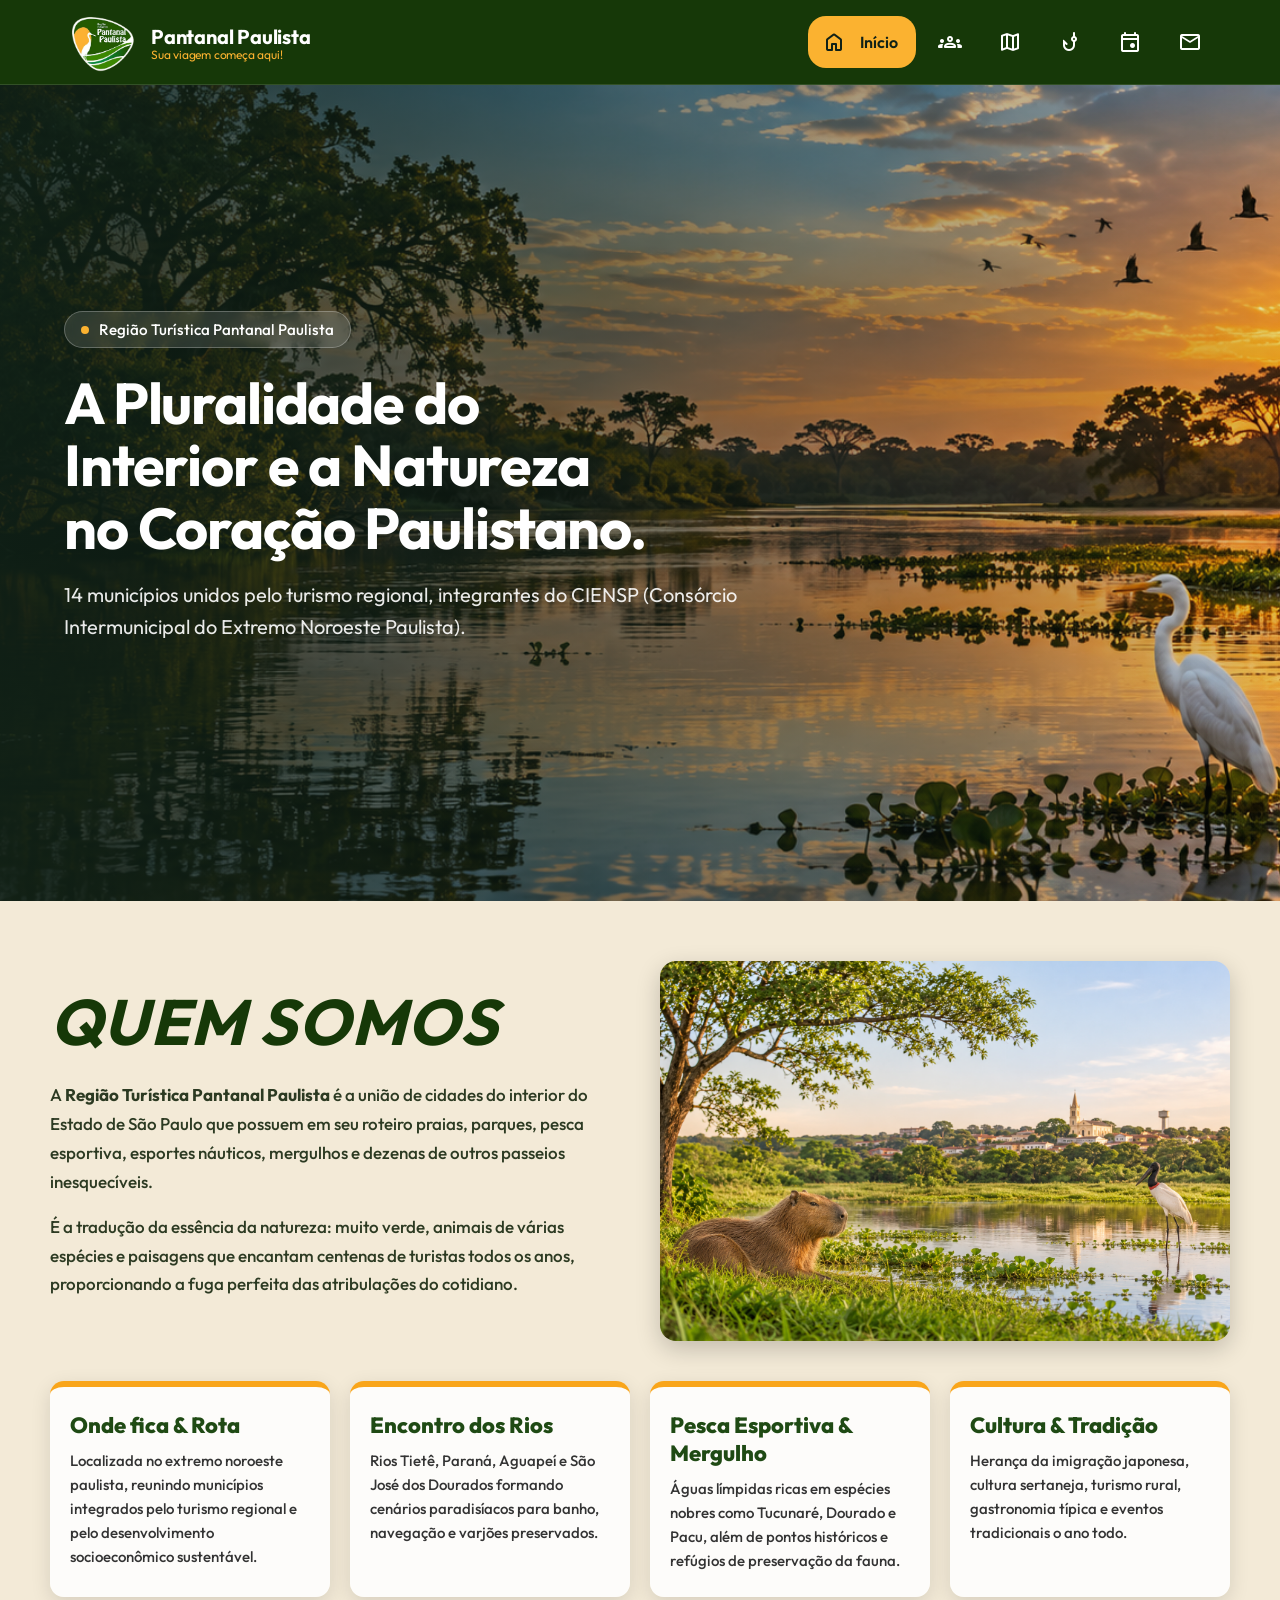
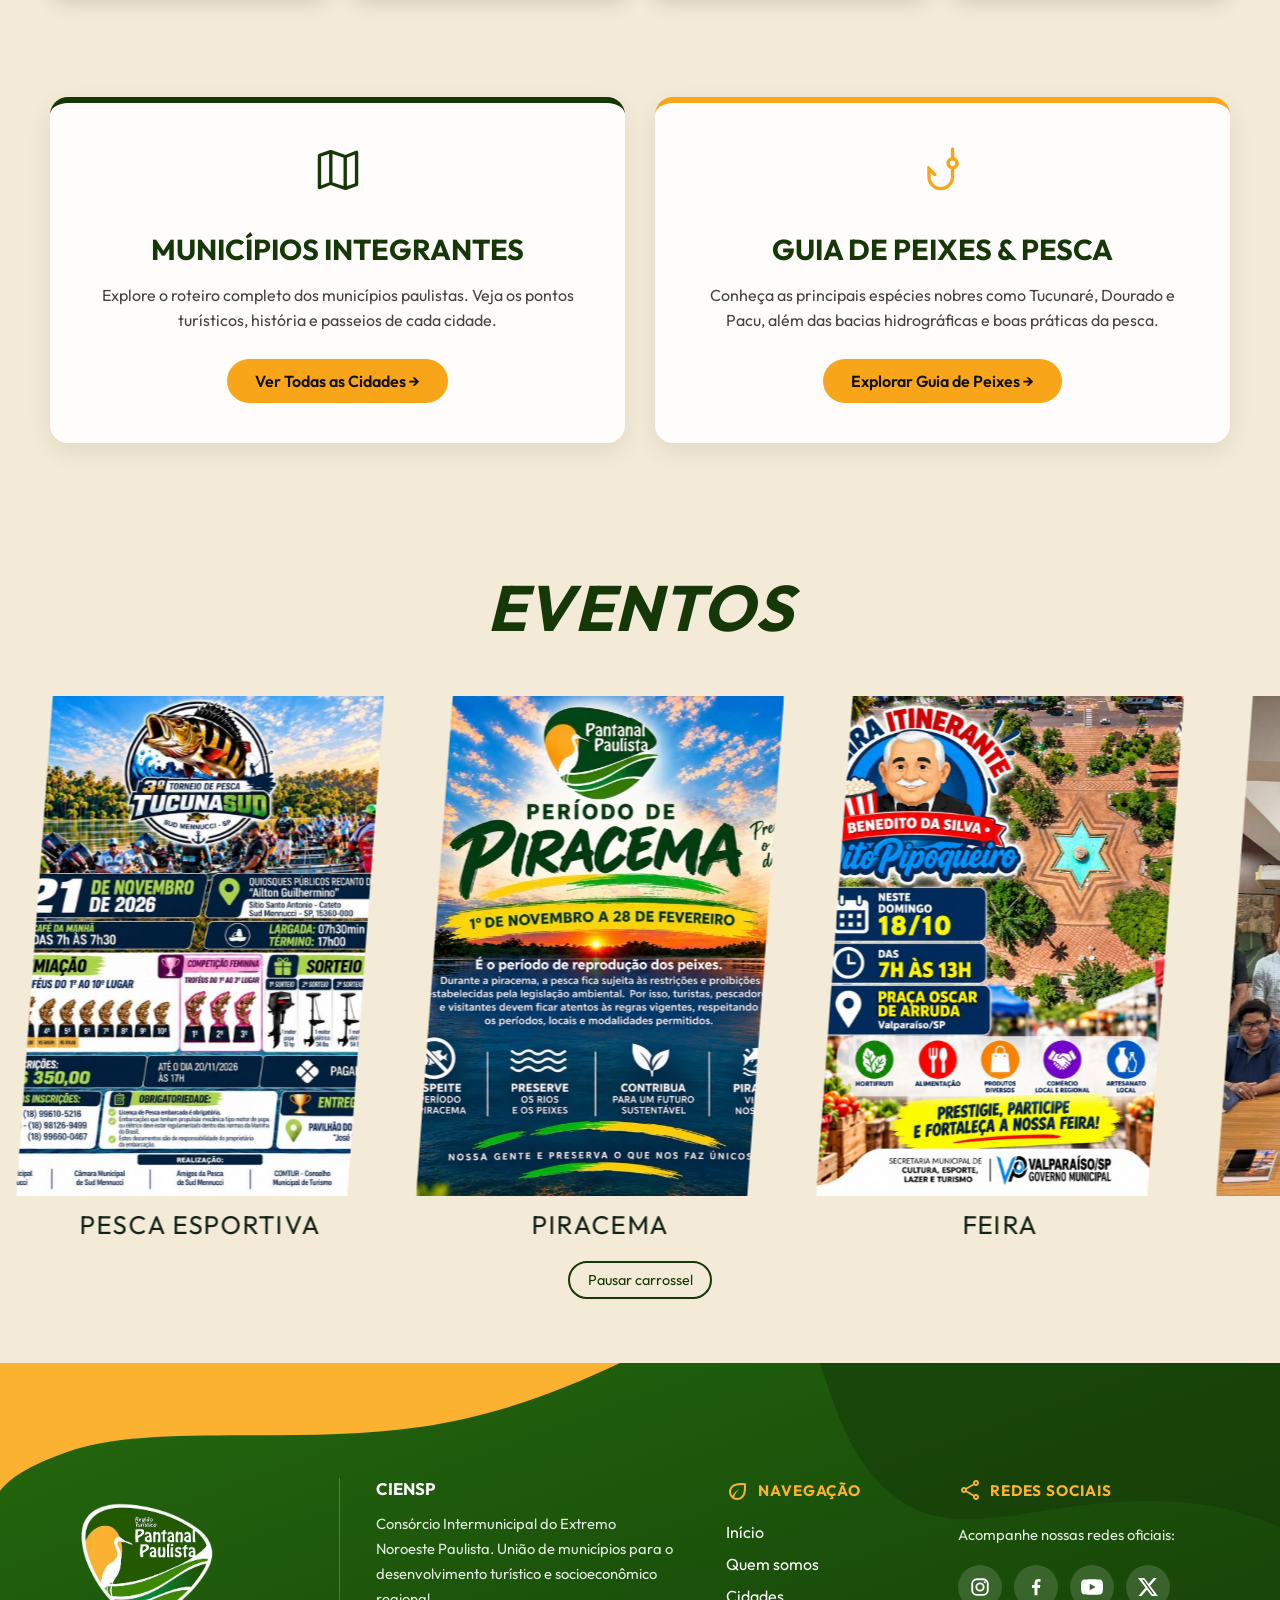
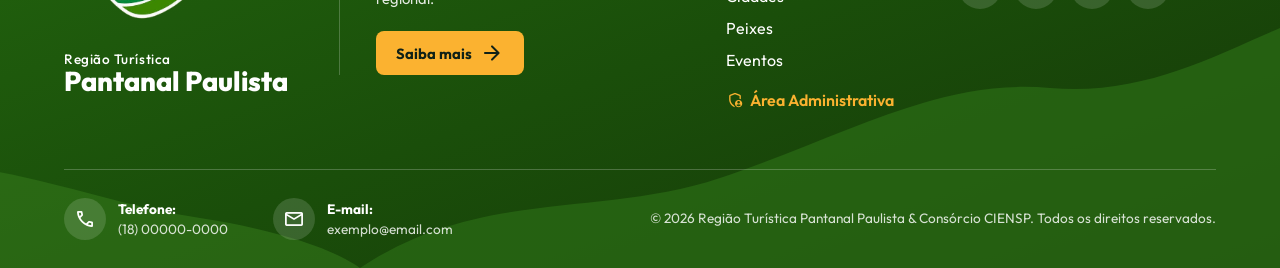
==== commit 4bc8fc29: "Add files via upload" ====
--- a/index.html
+++ b/index.html
@@ -285,12 +285,12 @@
                         <p class="site-footer__social-text">Acompanhe nossas redes oficiais:</p>
                         <ul class="site-footer__social">
                             <li>
-                                <a href="https://www.instagram.com/rtpantanal/" target="_blank" rel="noopener noreferrer" aria-label="Instagram @rtpantanal">
+                                <a id="link-instagram" href="https://www.instagram.com/rtpantanal/" target="_blank" rel="noopener noreferrer" aria-label="Instagram @rtpantanal">
                                     <svg viewBox="0 0 24 24" aria-hidden="true"><rect x="3.5" y="3.5" width="17" height="17" rx="5" fill="none" stroke="currentColor" stroke-width="2"/><circle cx="12" cy="12" r="4" fill="none" stroke="currentColor" stroke-width="2"/><circle cx="17.2" cy="6.8" r="1.2" fill="currentColor"/></svg>
                                 </a>
                             </li>
                             <li>
-                                <a href="https://www.facebook.com/rtpantanalpaulista/" target="_blank" rel="noopener noreferrer" aria-label="Facebook /rtpantanalpaulista">
+                                <a id="link-facebook" href="https://www.facebook.com/rtpantanalpaulista/" target="_blank" rel="noopener noreferrer" aria-label="Facebook /rtpantanalpaulista">
                                     <svg viewBox="0 0 24 24" aria-hidden="true"><path fill="currentColor" d="M13.6 21v-8h2.7l.4-3.2h-3.1V7.8c0-.9.3-1.5 1.6-1.5h1.7V3.4c-.3 0-1.3-.1-2.4-.1-2.4 0-4.1 1.5-4.1 4.2v2.3H7.7V13h2.7v8z"/></svg>
                                 </a>
                             </li>
